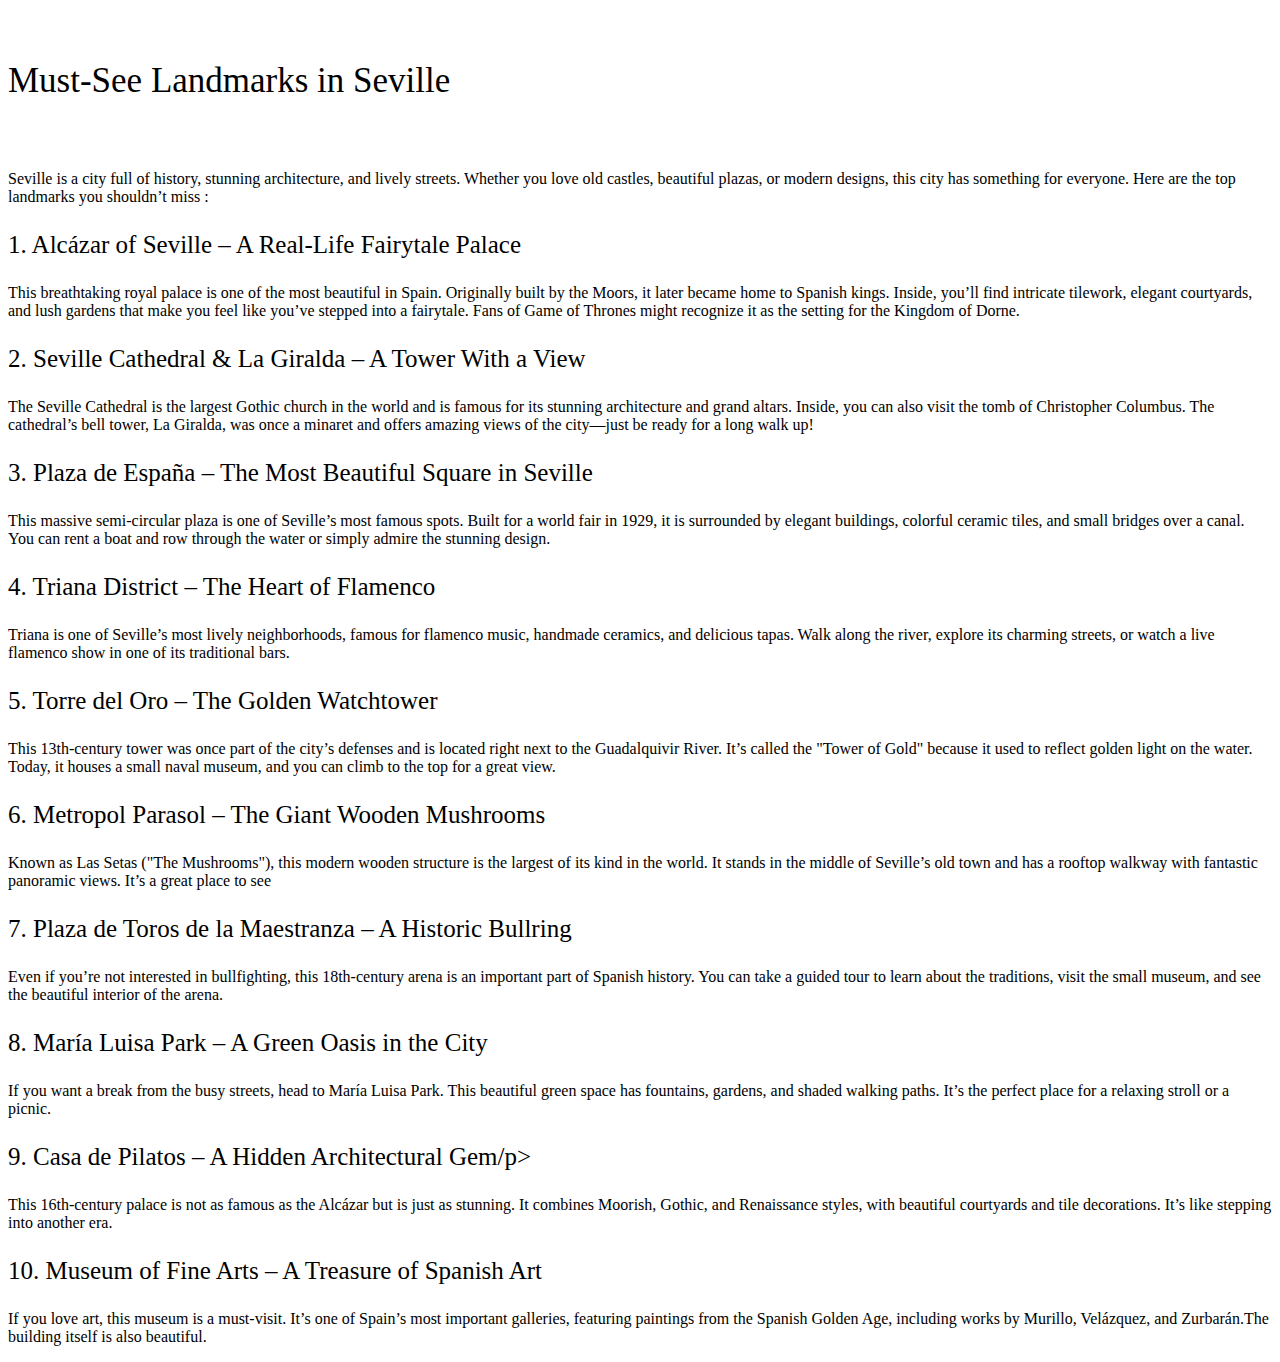
==== Attractions Section/Attractions Section.html @ eef17784 "." ====
<!DOCTYPE html>
<html lang="en">
<head>
    <meta charset="UTF-8">
    <meta name="viewport" content="width=device-width, initial-scale=1.0">
    <title>Document</title>
    <link rel="stylesheet" href="Attractions Section.css">
</head>
<body>
    <img src="" alt="">
    <p class="main-text">Must-See Landmarks in Seville </p>
    <img src="" alt="">
    <p>Seville is a city full of history, stunning architecture, and lively streets. Whether you love old castles, beautiful plazas,
         or modern designs, this city has something for everyone. Here are the top landmarks you shouldn’t miss :
    </p>
    
    <p class="heading">1. Alcázar of Seville – A Real-Life Fairytale Palace
    </p>
    <p>This breathtaking royal palace is one of the most beautiful in Spain. Originally built by the Moors, it later
         became home to Spanish kings. Inside, you’ll find intricate tilework, elegant courtyards, and lush gardens that make you feel like you’ve stepped into a fairytale. Fans of Game of Thrones might recognize it as the setting for the Kingdom of Dorne.
    </p>
    
    <p class="heading"> 2. Seville Cathedral & La Giralda – A Tower With a View
    </p>
    <p>The Seville Cathedral is the largest Gothic church in the world and is famous for its stunning architecture
         and grand altars. Inside, you can also visit the tomb of Christopher Columbus. The cathedral’s bell tower, La Giralda, was once a minaret and offers amazing views of the city—just be ready for a long walk up!</p>
    
         <p class="heading">3. Plaza de España – The Most Beautiful Square in Seville
    </p>
    <p>This massive semi-circular plaza is one of Seville’s most famous spots. Built for a world fair in 1929, it is
         surrounded by elegant buildings, colorful ceramic tiles, and small bridges over a canal. You can rent a boat and row through the water or simply admire the stunning design.</p>
    
         <p class="heading">4. Triana District – The Heart of Flamenco</p>
    <p>Triana is one of Seville’s most lively neighborhoods, famous for flamenco music, handmade ceramics, and delicious tapas.
         Walk along the river, explore its charming streets, or watch a live flamenco show in one of its traditional bars.
    </p>
    
    <p class="heading">5. Torre del Oro – The Golden Watchtower
    </p>
    <p>This 13th-century tower was once part of the city’s defenses and is located right next to the Guadalquivir River.
    It’s called the "Tower of Gold" because it used to reflect golden light on the water. Today, it houses a small naval museum, and you can climb to the top for a great view.</p>
    
    <p class="heading">
    6. Metropol Parasol – The Giant Wooden Mushrooms</p>
    <p>Known as Las Setas ("The Mushrooms"), this modern wooden structure is the largest of its kind in the world.
         It stands in the middle of Seville’s old town and has a rooftop walkway with fantastic panoramic views. It’s a great place to see </p>
    
    <p class="heading">7. Plaza de Toros de la Maestranza – A Historic Bullring
    </p>
    <p>Even if you’re not interested in bullfighting, this 18th-century arena is an important part of Spanish history.
         You can take a guided tour to learn about the traditions, visit the small museum, and see the beautiful interior of the arena.</p>
    
    <p class="heading"> 8. María Luisa Park – A Green Oasis in the City
    </p>
    <p>If you want a break from the busy streets, head to María Luisa Park. 
        This beautiful green space has fountains, gardens, and shaded walking paths. 
        It’s the perfect place for a relaxing stroll or a picnic.
    </p>
    
    <p class="heading">9. Casa de Pilatos – A Hidden Architectural Gem/p>
    <p>This 16th-century palace is not as famous as the Alcázar but is just as stunning.
         It combines Moorish, Gothic, and Renaissance styles, with beautiful courtyards and tile decorations. It’s like stepping into another era.
    </p>
    
    <p class="heading">10. Museum of Fine Arts – A Treasure of Spanish Art</p>
    <p>If you love art, this museum is a must-visit. It’s one of Spain’s most important galleries, 
        featuring paintings from the Spanish Golden Age, including works by Murillo, Velázquez, and Zurbarán.The building itself is also beautiful.</p>
</body>
</html>
---- Attractions Section/Attractions Section.css ----
.heading{
font-size:25px ;
}
.main-text{
    font-size: 35px;
}
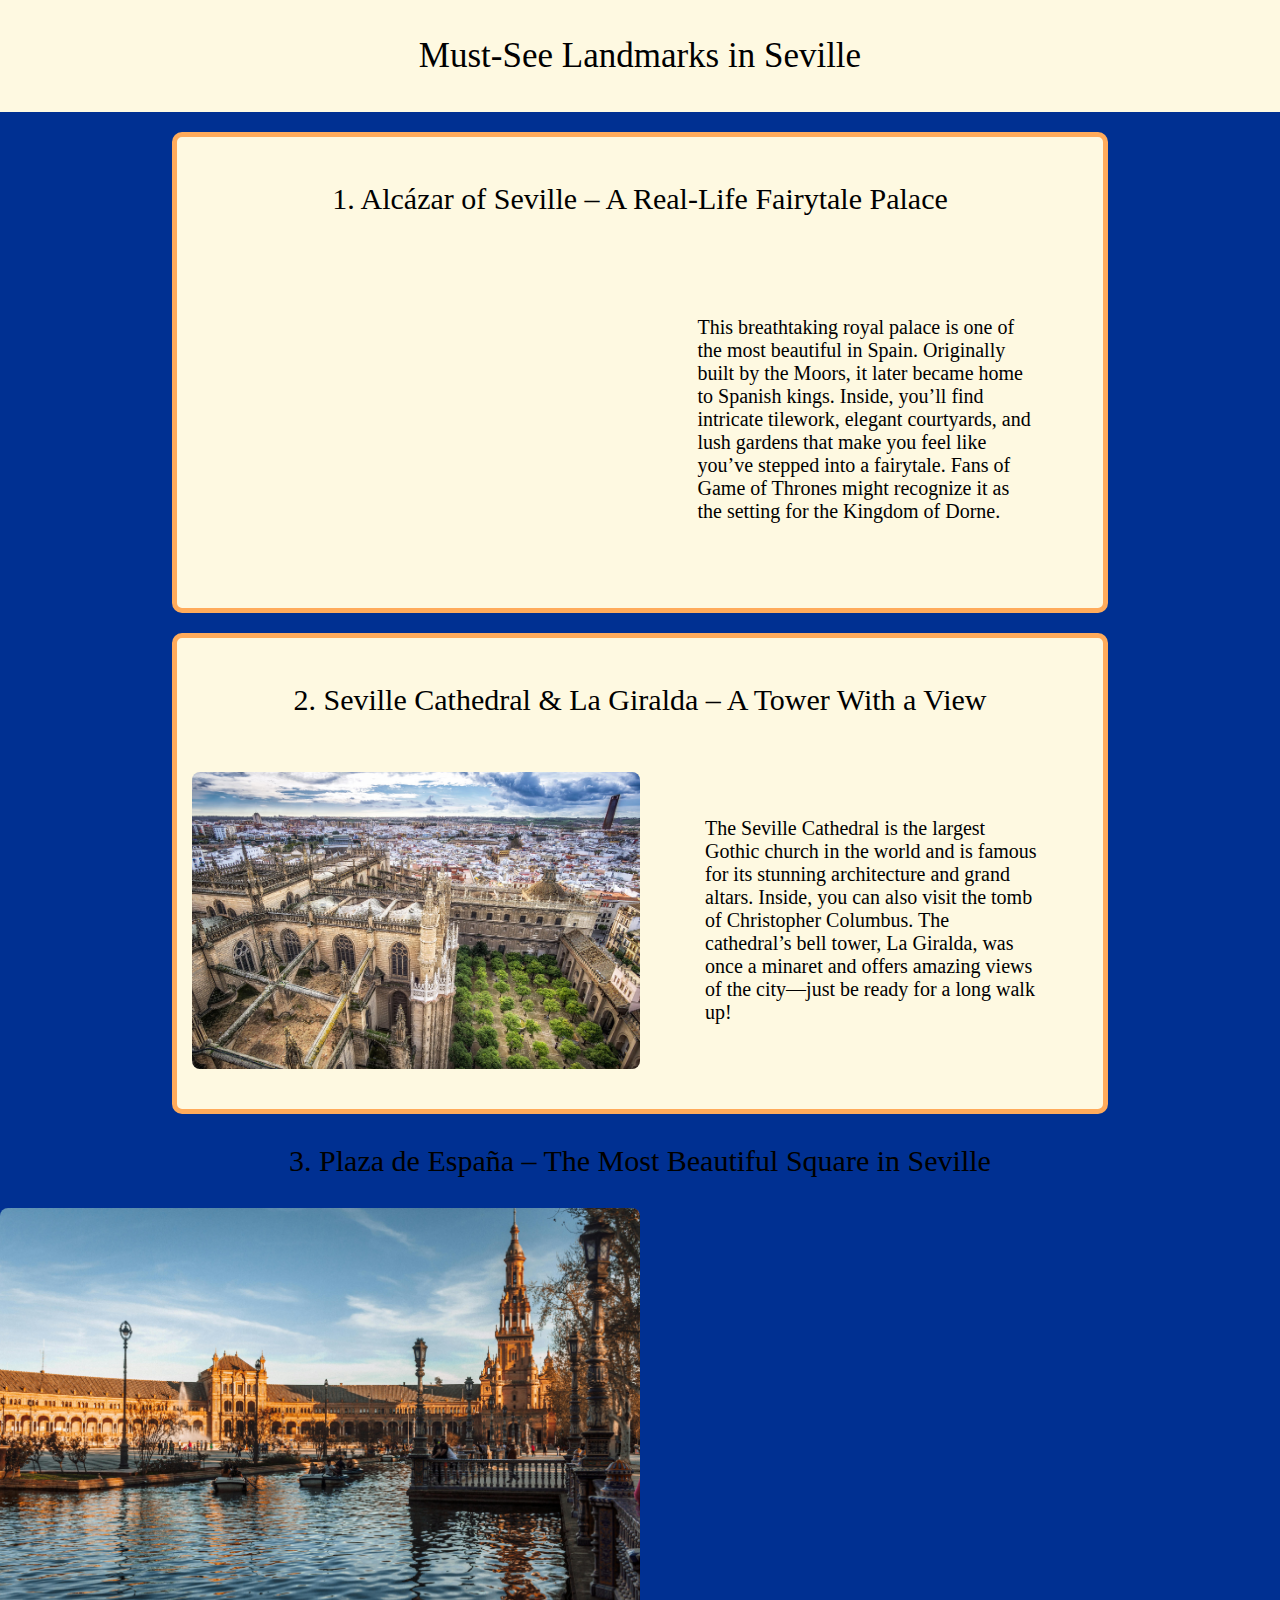
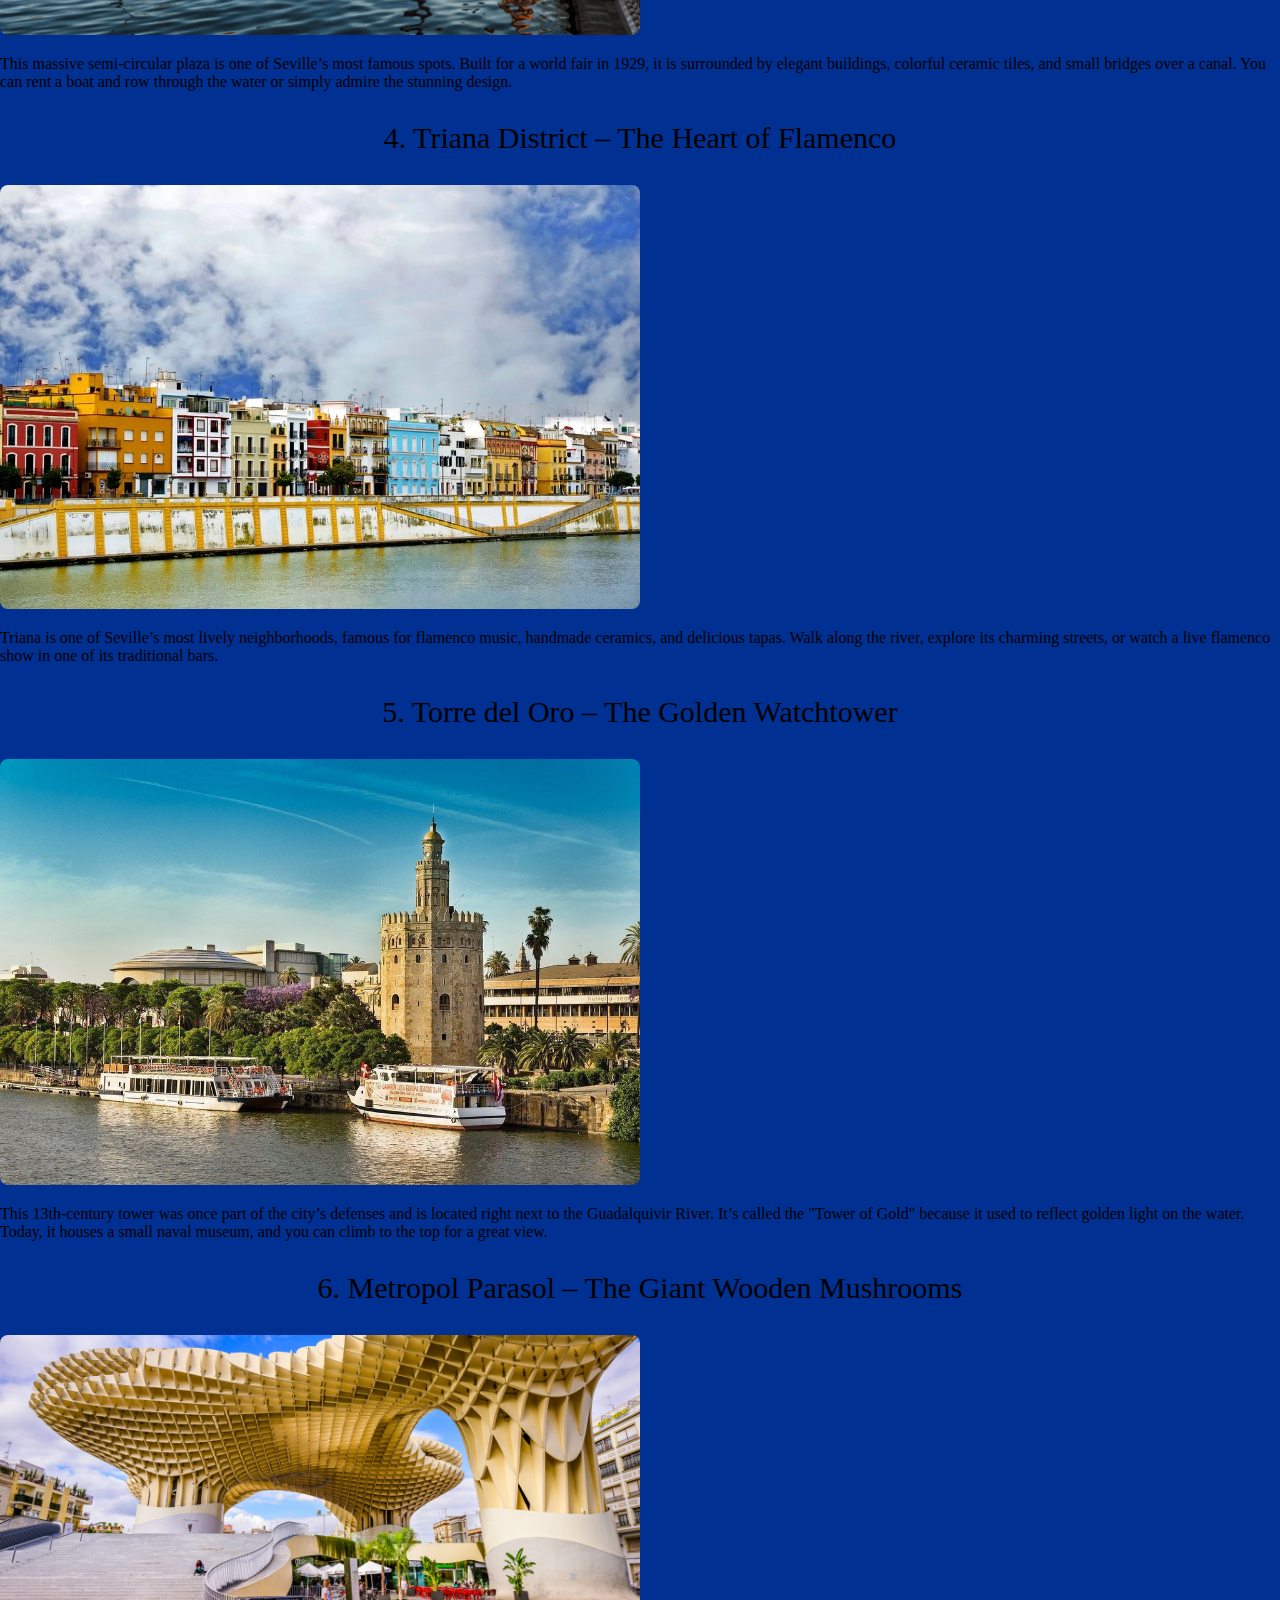
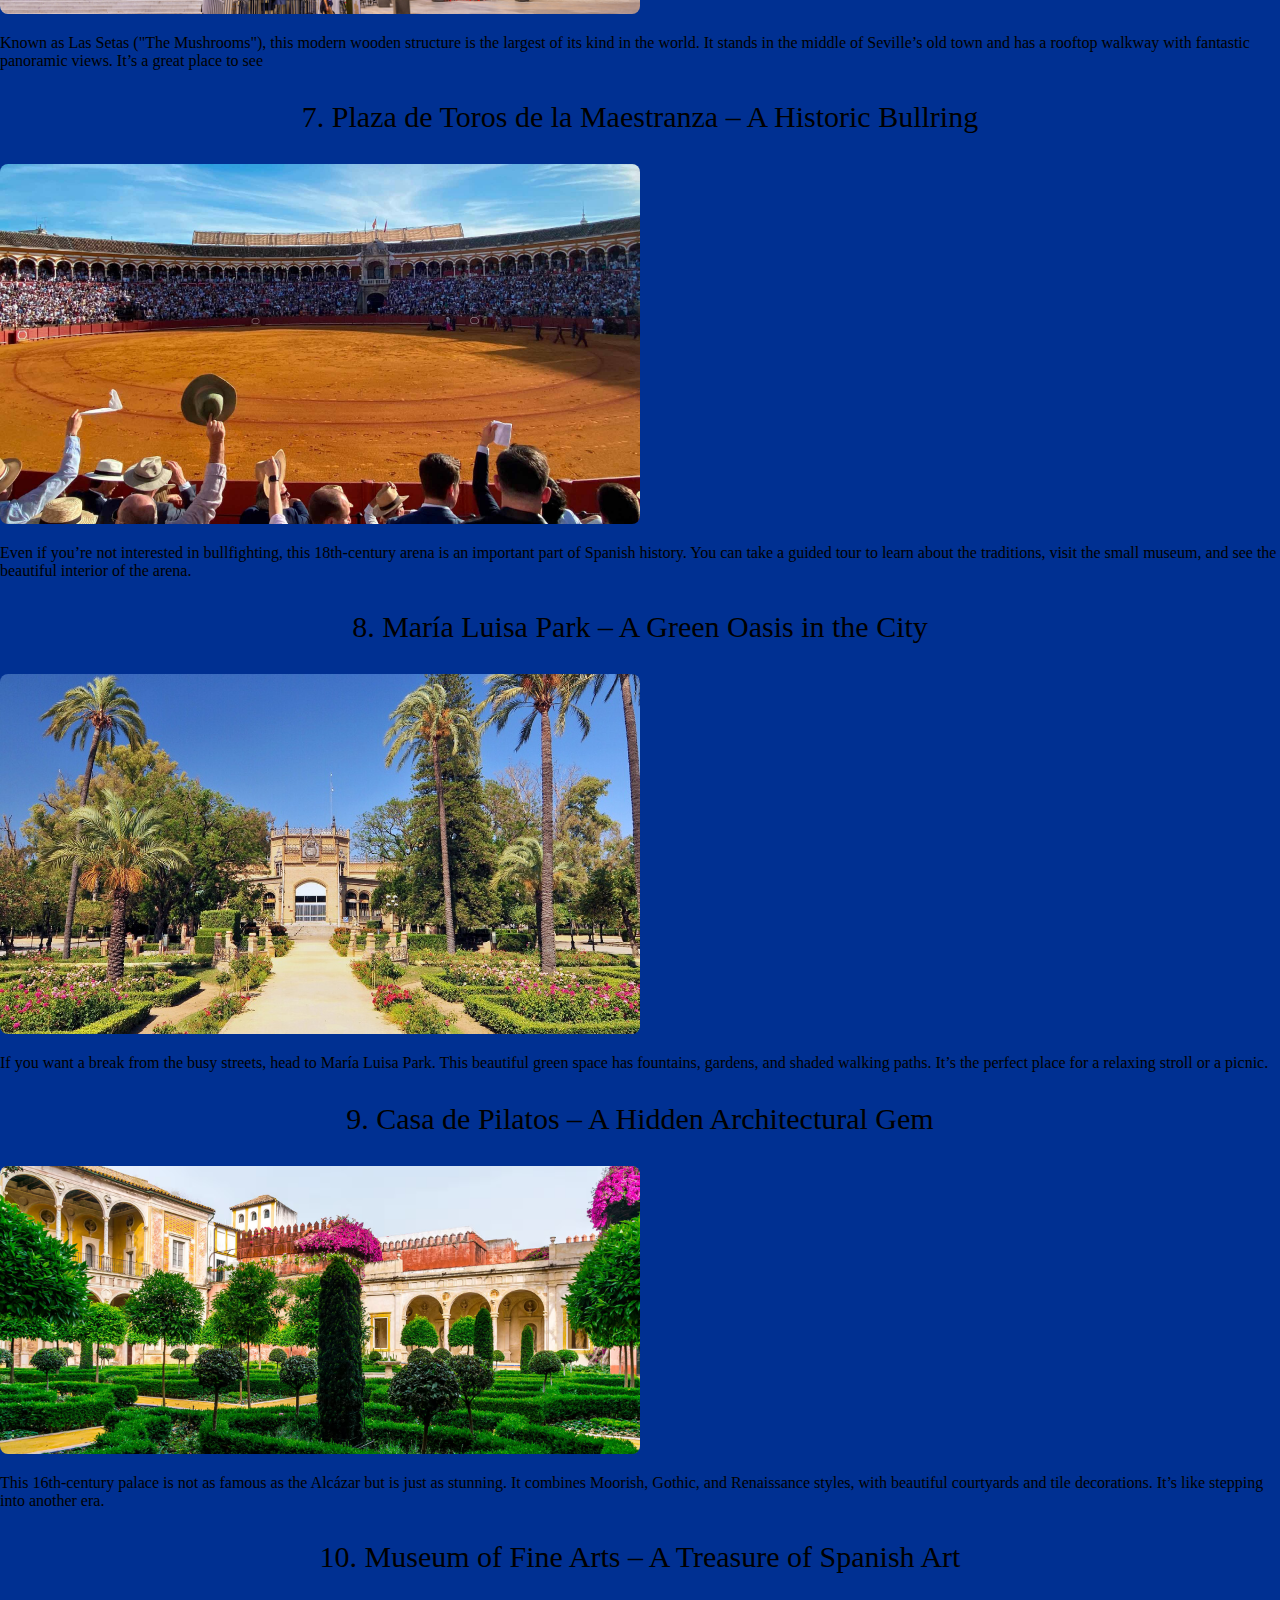
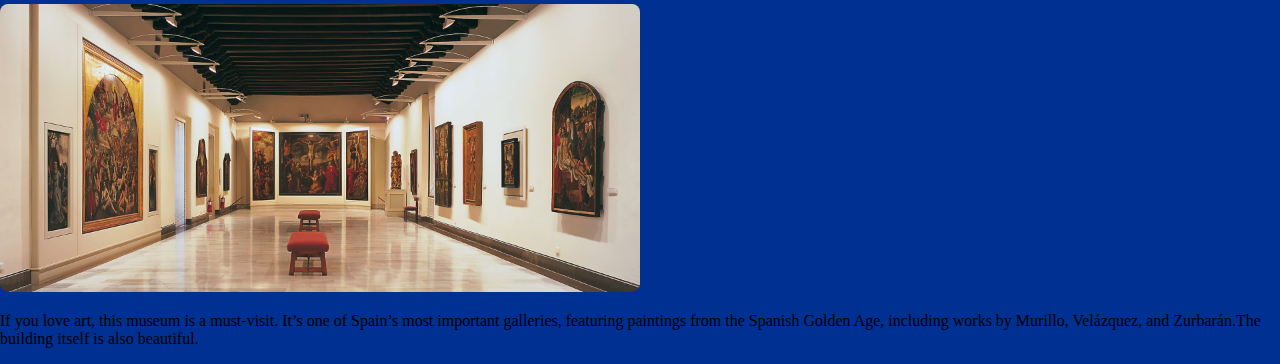
==== commit f35e9314: "." ====
--- a/Attractions Section/Attractions Section.html
+++ b/Attractions Section/Attractions Section.html
@@ -6,64 +6,101 @@
     <title>Document</title>
     <link rel="stylesheet" href="Attractions Section.css">
 </head>
-<body>
-    <img src="" alt="">
-    <p class="main-text">Must-See Landmarks in Seville </p>
-    <img src="" alt="">
-    <p>Seville is a city full of history, stunning architecture, and lively streets. Whether you love old castles, beautiful plazas,
-         or modern designs, this city has something for everyone. Here are the top landmarks you shouldn’t miss :
-    </p>
+<body class="body">
     
-    <p class="heading">1. Alcázar of Seville – A Real-Life Fairytale Palace
-    </p>
-    <p>This breathtaking royal palace is one of the most beautiful in Spain. Originally built by the Moors, it later
-         became home to Spanish kings. Inside, you’ll find intricate tilework, elegant courtyards, and lush gardens that make you feel like you’ve stepped into a fairytale. Fans of Game of Thrones might recognize it as the setting for the Kingdom of Dorne.
-    </p>
-    
-    <p class="heading"> 2. Seville Cathedral & La Giralda – A Tower With a View
-    </p>
-    <p>The Seville Cathedral is the largest Gothic church in the world and is famous for its stunning architecture
+    <div class="orange">
+     <p class="main-text">Must-See Landmarks in Seville </p> 
+     </div> 
+     <div class="box">    
+     <p class="heading">1. Alcázar of Seville – A Real-Life Fairytale Palace</p> 
+     <div class="box-content">
+     <img class="images first-image"  src="images/Alcázar of Seville.jpg" alt="">
+     <div class="div-tetx">
+    <p class="desc">This breathtaking royal palace is one of the most beautiful in Spain. Originally built by the Moors, it later
+     became home to Spanish kings. 
+     Inside, you’ll find intricate tilework, elegant courtyards, and lush gardens that make you feel like you’ve stepped into a fairytale. Fans of Game of Thrones might recognize it as the setting for the Kingdom of Dorne.</p>   
+               </div>
+          </div>
+     </div>
+
+   
+    <div class="box">
+    <p class="heading"> 2. Seville Cathedral & La Giralda – A Tower With a View</p>
+    <div class="box-content">
+    <img class="images" src="images/Seville Cathedral & La Giralda.jpg" alt="">
+    <div class="div-tetx">
+    <p class="desc">The Seville Cathedral is the largest Gothic church in the world and is famous for its stunning architecture
          and grand altars. Inside, you can also visit the tomb of Christopher Columbus. The cathedral’s bell tower, La Giralda, was once a minaret and offers amazing views of the city—just be ready for a long walk up!</p>
-    
-         <p class="heading">3. Plaza de España – The Most Beautiful Square in Seville
-    </p>
+     </div>
+       </div>
+         </div>
+
+
+     <div>  
+    <p class="heading">3. Plaza de España – The Most Beautiful Square in Seville</p>
+         <img class="images" src="images/Plaza de España.jpg" alt="">
     <p>This massive semi-circular plaza is one of Seville’s most famous spots. Built for a world fair in 1929, it is
          surrounded by elegant buildings, colorful ceramic tiles, and small bridges over a canal. You can rent a boat and row through the water or simply admire the stunning design.</p>
-    
-         <p class="heading">4. Triana District – The Heart of Flamenco</p>
+     </div>  
+
+     <div>
+     <p class="heading">4. Triana District – The Heart of Flamenco</p>
+     <img class="images" src="images/triana-district (1).webp" alt="">
     <p>Triana is one of Seville’s most lively neighborhoods, famous for flamenco music, handmade ceramics, and delicious tapas.
          Walk along the river, explore its charming streets, or watch a live flamenco show in one of its traditional bars.
     </p>
-    
-    <p class="heading">5. Torre del Oro – The Golden Watchtower
-    </p>
+     </div>
+
+     <div>
+    <p class="heading">5. Torre del Oro – The Golden Watchtower</p>
+    <img class="images" src="images/torreoro_2 (1).jpg" alt="">
     <p>This 13th-century tower was once part of the city’s defenses and is located right next to the Guadalquivir River.
     It’s called the "Tower of Gold" because it used to reflect golden light on the water. Today, it houses a small naval museum, and you can climb to the top for a great view.</p>
-    
+     </div>
+     
+     <div>
     <p class="heading">
     6. Metropol Parasol – The Giant Wooden Mushrooms</p>
+    <img class="images" src="images/ok-metropol-parasol (1).jpg" alt="">
     <p>Known as Las Setas ("The Mushrooms"), this modern wooden structure is the largest of its kind in the world.
          It stands in the middle of Seville’s old town and has a rooftop walkway with fantastic panoramic views. It’s a great place to see </p>
-    
-    <p class="heading">7. Plaza de Toros de la Maestranza – A Historic Bullring
-    </p>
+    <div>
+
+
+    <div>
+    <p class="heading">7. Plaza de Toros de la Maestranza – A Historic Bullring</p>
+    <img class="images" src="images/tarde-de-toros-en-la-maestranza (1).jpg" alt="">
     <p>Even if you’re not interested in bullfighting, this 18th-century arena is an important part of Spanish history.
          You can take a guided tour to learn about the traditions, visit the small museum, and see the beautiful interior of the arena.</p>
-    
-    <p class="heading"> 8. María Luisa Park – A Green Oasis in the City
-    </p>
+     </div>
+
+
+     <div>
+    <p class="heading"> 8. María Luisa Park – A Green Oasis in the City</p>
+    <img class="images" src="images/María Luisa Park.jpg" alt="">
     <p>If you want a break from the busy streets, head to María Luisa Park. 
         This beautiful green space has fountains, gardens, and shaded walking paths. 
         It’s the perfect place for a relaxing stroll or a picnic.
     </p>
-    
-    <p class="heading">9. Casa de Pilatos – A Hidden Architectural Gem/p>
+     </div>
+
+
+     <div>
+    <p class="heading" >9. Casa de Pilatos – A Hidden Architectural Gem </p>
+    <img class="images" src="images/casa_pilatos_sevilla_c_cynthia_liang_s_661143280 (1).png" alt="">
     <p>This 16th-century palace is not as famous as the Alcázar but is just as stunning.
          It combines Moorish, Gothic, and Renaissance styles, with beautiful courtyards and tile decorations. It’s like stepping into another era.
     </p>
+    </div>
     
+
+    <div>
     <p class="heading">10. Museum of Fine Arts – A Treasure of Spanish Art</p>
+    <img class="images" src="images/Museum of Fine Arts.png" alt="">
     <p>If you love art, this museum is a must-visit. It’s one of Spain’s most important galleries, 
         featuring paintings from the Spanish Golden Age, including works by Murillo, Velázquez, and Zurbarán.The building itself is also beautiful.</p>
+     </div>
 </body>
-</html>+</html>
+
+
--- a/Attractions Section/Attractions Section.css
+++ b/Attractions Section/Attractions Section.css
@@ -1,6 +1,64 @@
 .heading{
-font-size:25px ;
+font-size:30px ;
+text-align: center;
 }
 .main-text{
     font-size: 35px;
+    text-align: center;
+  
+}
+   .box {
+   margin: 20px auto;
+    display: flex;
+    flex-direction: column; 
+    border: 5px solid rgb(255, 171, 91); 
+    padding: 15px; 
+    border-radius: 10px; 
+    max-width: 70%; 
+    background-color: rgb(254, 249, 225) ; 
+}
+
+.box h2 {
+    text-align: center; 
+    width: 100%; 
+    margin-bottom: 10px;
+    color: white;
+}
+
+
+.box-content {
+    display: flex; 
+    align-items: center; 
+}
+
+
+.images {
+    width: 50%; 
+
+    border-radius: 8px; 
+    margin-right: 15px; 
+}
+
+.box-text {
+    flex: 1; 
+    color: white;
+}
+
+.body{
+background: rgb(0, 48, 146);
+margin: 0;
+}
+.desc{
+  font-size: 20px;  
+  padding: 50px;
+
+}
+.orange{
+    background: rgb(254, 249, 225); 
+    border: solid;
+    border-width: 0.1px;
+    border: 0.1px solid rgb(254, 249, 225); 
+}
+.div-tetx{
+  width: 50%;  
 }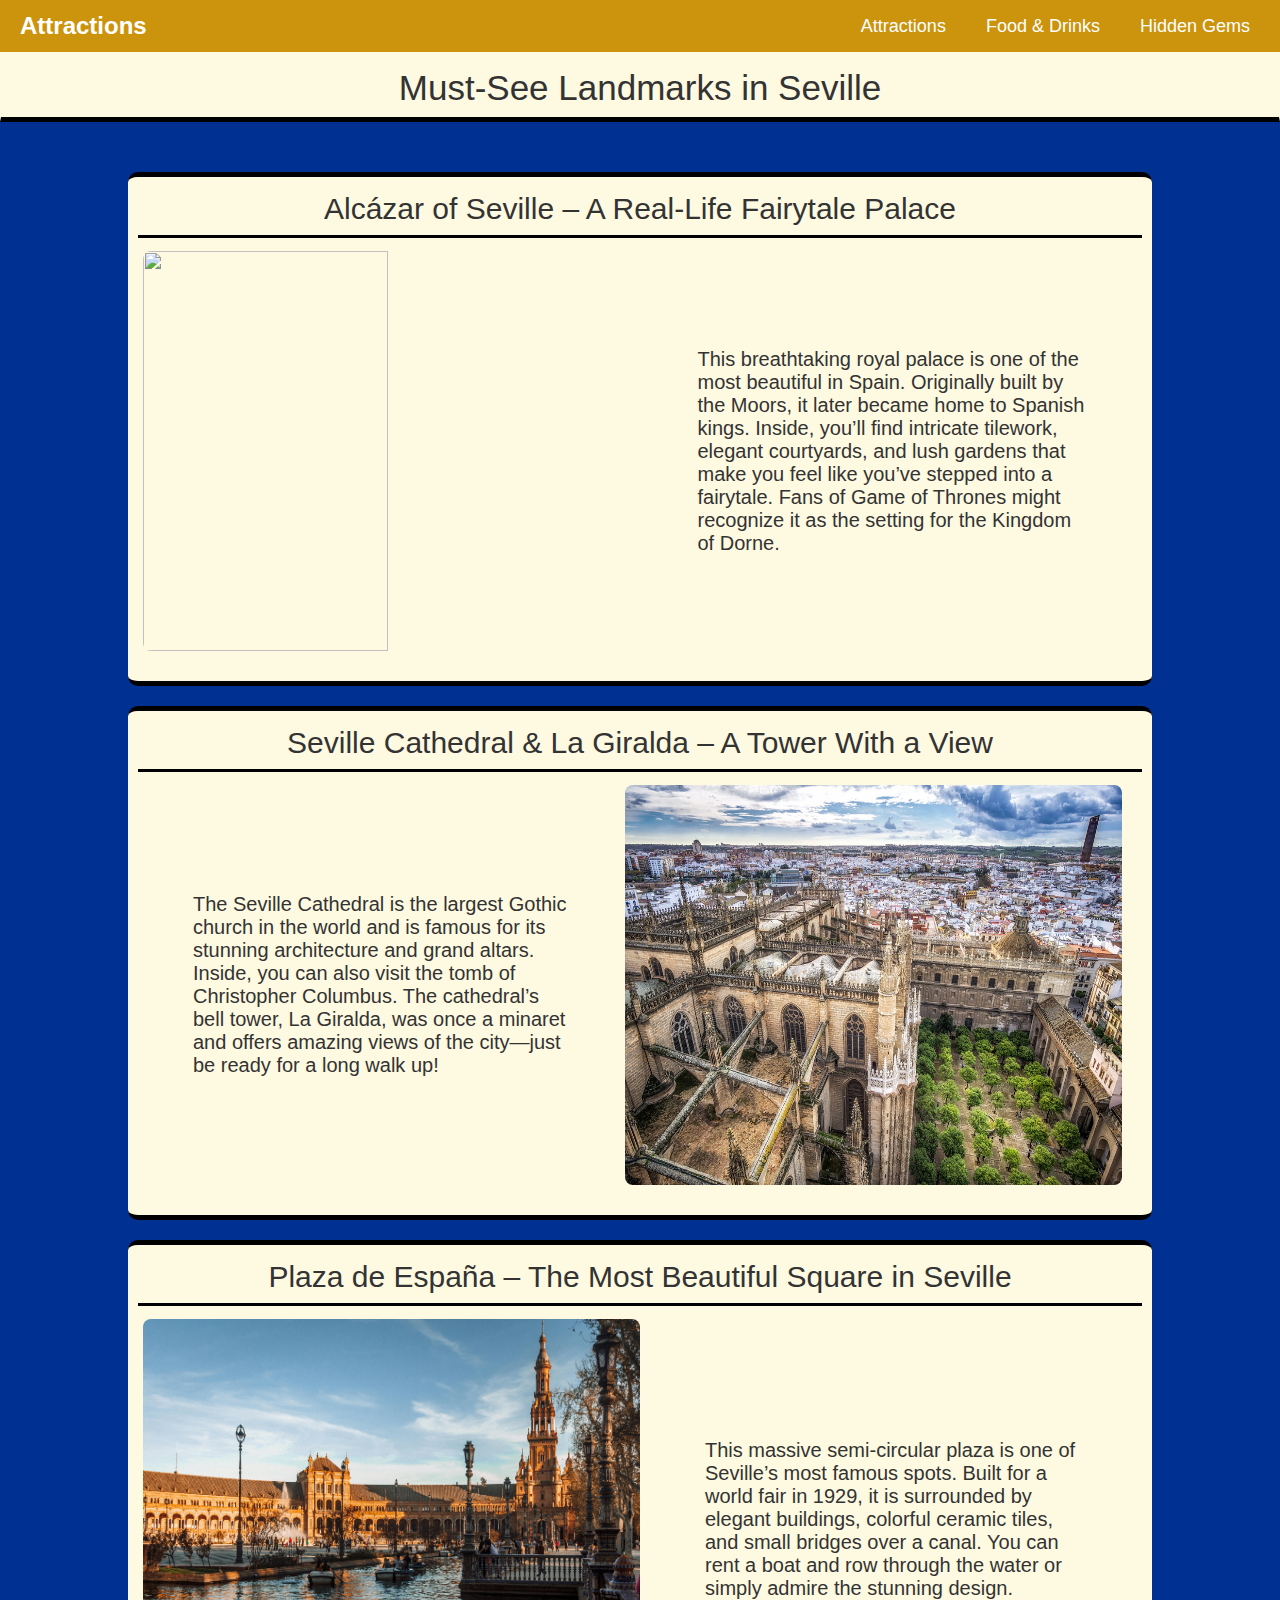
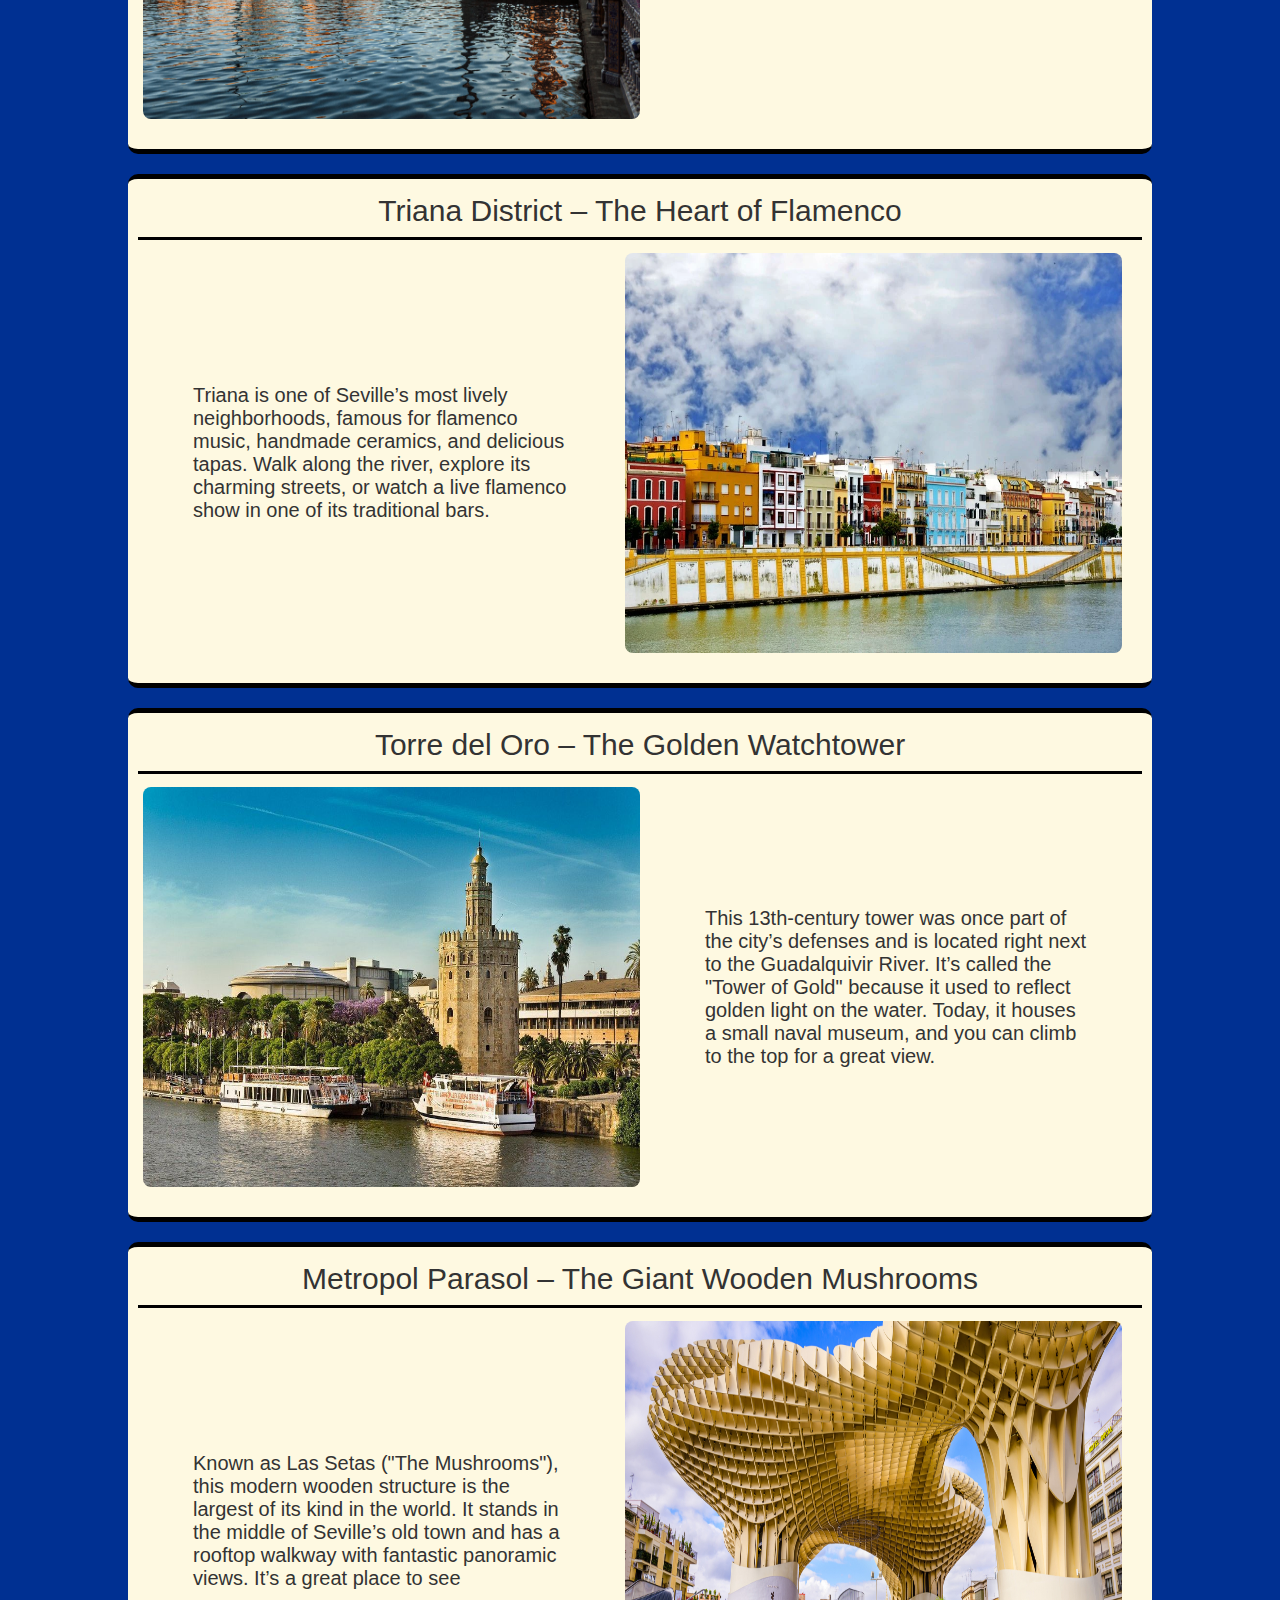
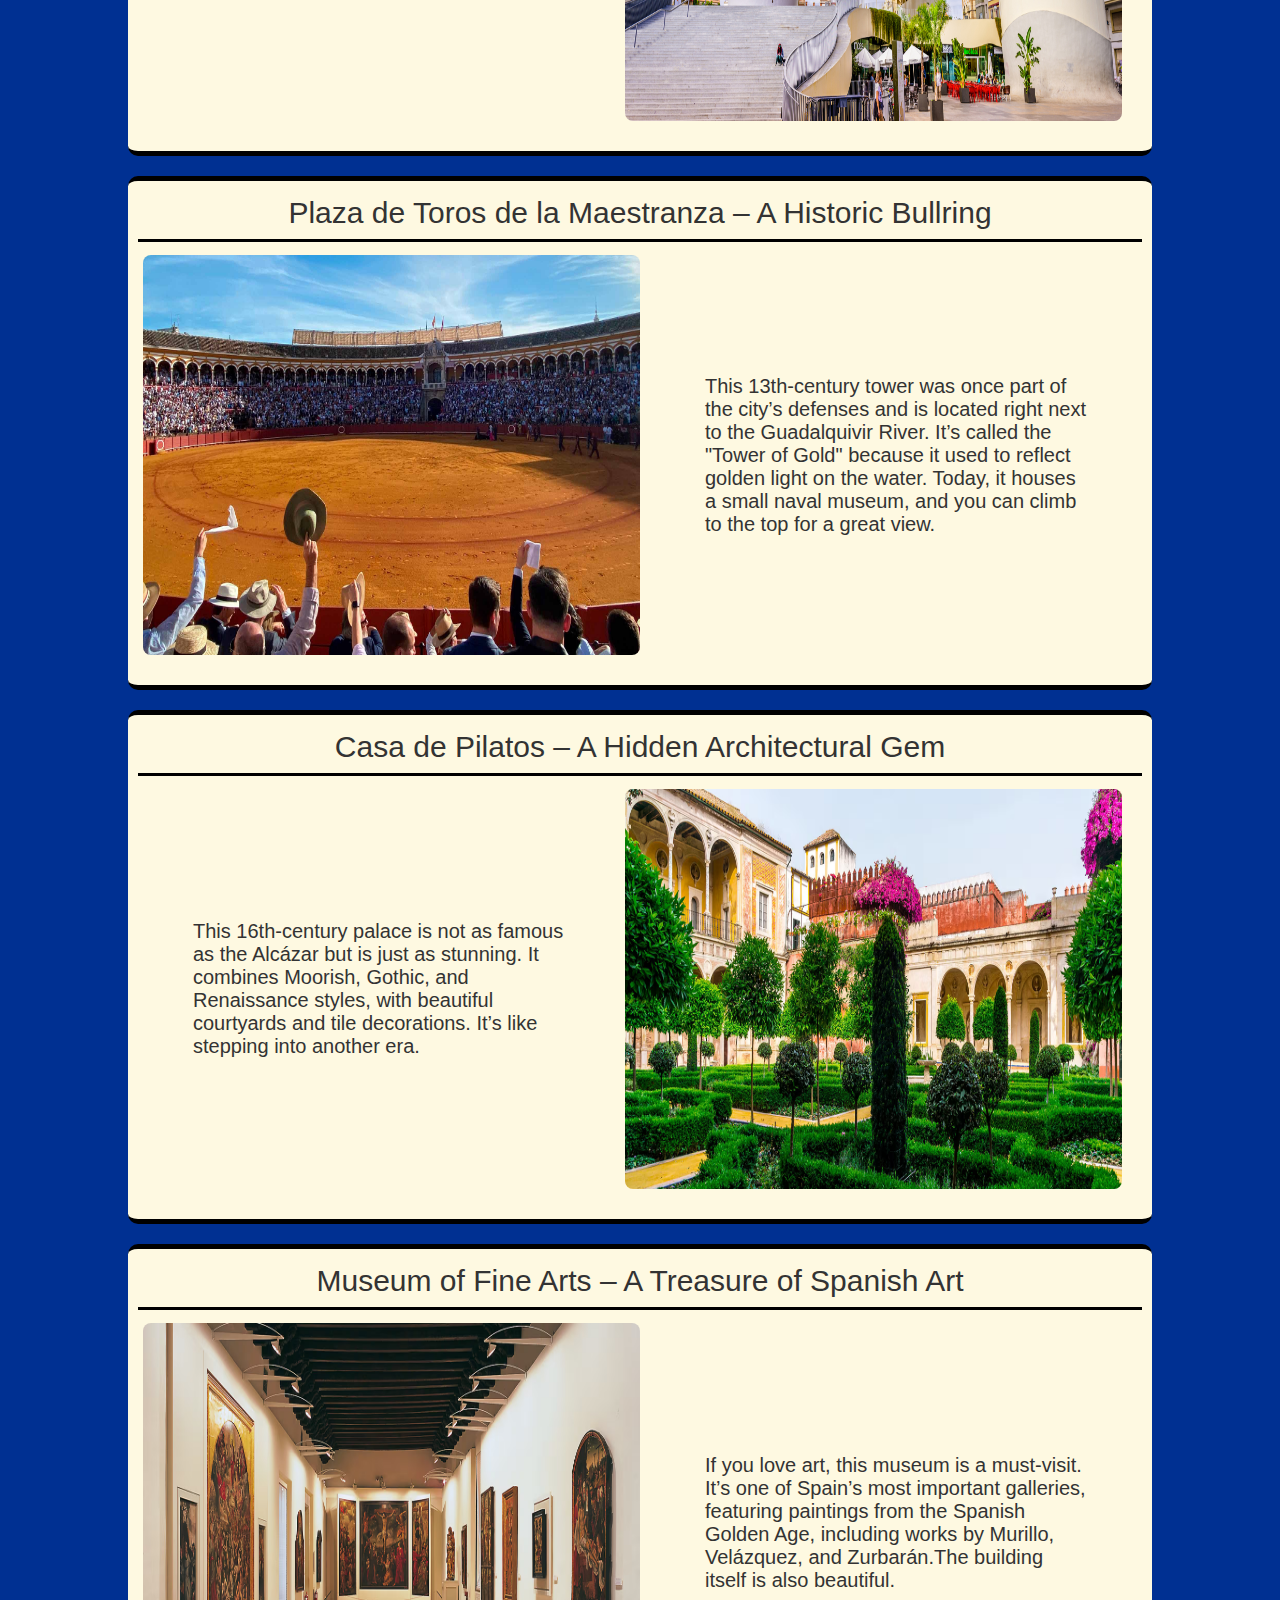
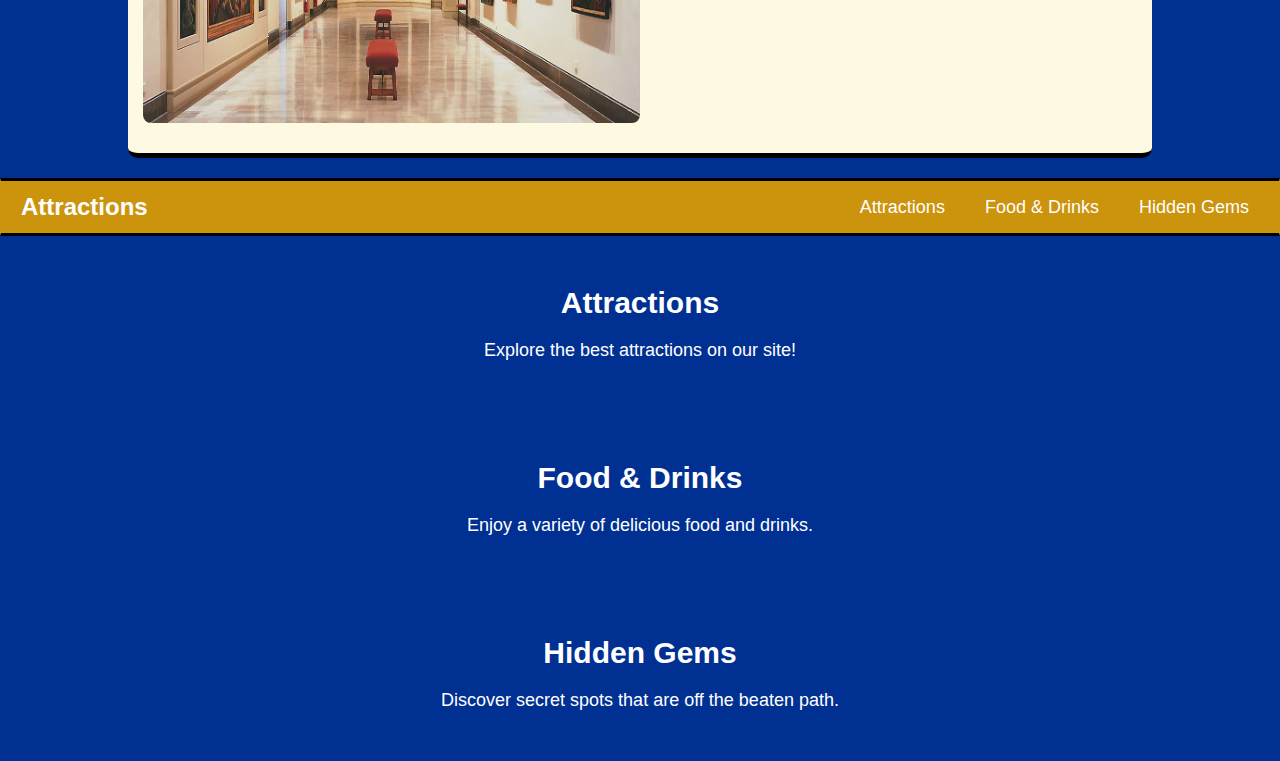
==== commit 4df1710e: "." ====
--- a/Attractions Section/Attractions Section.html
+++ b/Attractions Section/Attractions Section.html
@@ -8,12 +8,31 @@
 </head>
 <body class="body">
     
-    <div class="orange">
+    
+    
+     <header>
+          <nav>
+              <div class="logo">
+                  <h1>Attractions</h1>
+              </div>
+              <ul class="menu">
+                  <li><a href="#attractions">Attractions</a></li>
+                  <li><a href="#food-drinks">Food & Drinks</a></li>
+                  <li><a href="#hidden-gems">Hidden Gems</a></li>
+              </ul>
+          </nav>
+      </header>
+      
+          
+
+     <div class="orange">
      <p class="main-text">Must-See Landmarks in Seville </p> 
      </div> 
+
+
      <div class="box">    
-     <p class="heading">1. Alcázar of Seville – A Real-Life Fairytale Palace</p> 
-     <div class="box-content">
+     <p class="heading">Alcázar of Seville – A Real-Life Fairytale Palace</p> 
+     <div class="box-content ">
      <img class="images first-image"  src="images/Alcázar of Seville.jpg" alt="">
      <div class="div-tetx">
     <p class="desc">This breathtaking royal palace is one of the most beautiful in Spain. Originally built by the Moors, it later
@@ -25,8 +44,8 @@
 
    
     <div class="box">
-    <p class="heading"> 2. Seville Cathedral & La Giralda – A Tower With a View</p>
-    <div class="box-content">
+    <p class="heading"> Seville Cathedral & La Giralda – A Tower With a View</p>
+    <div class="box-content box-content-r">
     <img class="images" src="images/Seville Cathedral & La Giralda.jpg" alt="">
     <div class="div-tetx">
     <p class="desc">The Seville Cathedral is the largest Gothic church in the world and is famous for its stunning architecture
@@ -34,72 +53,122 @@
      </div>
        </div>
          </div>
+    
+    
+         <div class="box">
+    <p class="heading"> Plaza de España – The Most Beautiful Square in Seville
+    <div class="box-content ">
+    <img class="images" src="images/Plaza de España.jpg" alt="">
+    <div class="div-tetx">
+    <p class="desc">This massive semi-circular plaza is one of Seville’s most famous spots. Built for a world fair in 1929, it is
+     surrounded by elegant buildings, colorful ceramic tiles, and small bridges over a canal. You can rent a boat and row through the water or simply admire the stunning design.</p>
+     </div>
+       </div>
+         </div>
+    
+    
+         <div class="box">
+    <p class="heading"> Triana District – The Heart of Flamenco</p>
+    <div class="box-content box-content-r">
+    <img class="images" src="images/triana-district (1).webp" alt="">
+    <div class="div-tetx">
+    <p class="desc">Triana is one of Seville’s most lively neighborhoods, famous for flamenco music, handmade ceramics, and delicious tapas.
+     Walk along the river, explore its charming streets, or watch a live flamenco show in one of its traditional bars.</p>
+     </div>
+       </div>
+         </div>
+    
+    
+         <div class="box">
+    <p class="heading"> Torre del Oro – The Golden Watchtower</p>
+    <div class="box-content ">
+    <img class="images" src="images/torreoro_2 (1).jpg" alt="">
+    <div class="div-tetx">
+    <p class="desc">This 13th-century tower was once part of the city’s defenses and is located right next to the Guadalquivir River.
+     It’s called the "Tower of Gold" because it used to reflect golden light on the water. Today, it houses a small naval museum, and you can climb to the top for a great view.</p>
+     </div>
+       </div>
+         </div>
+        
+        
+        
+         <div class="box">
+    <p class="heading"> Metropol Parasol – The Giant Wooden Mushrooms</p>
+    <div class="box-content box-content-r">
+    <img class="images" src="images/ok-metropol-parasol (1).jpg" alt="">
+    <div class="div-tetx">
+    <p class="desc">Known as Las Setas ("The Mushrooms"), this modern wooden structure is the largest of its kind in the world.
+     It stands in the middle of Seville’s old town and has a rooftop walkway with fantastic panoramic views. It’s a great place to see</p>
+     </div>
+       </div>
+         </div>
+         
+         
+         
+         <div class="box">
+    <p class="heading"> Plaza de Toros de la Maestranza – A Historic Bullring</p>
+    <div class="box-content ">
+    <img class="images" src="images/tarde-de-toros-en-la-maestranza (1).jpg" alt="">
+    <div class="div-tetx">
+    <p class="desc">This 13th-century tower was once part of the city’s defenses and is located right next to the Guadalquivir River.
+     It’s called the "Tower of Gold" because it used to reflect golden light on the water. Today, it houses a small naval museum, and you can climb to the top for a great view.</p>
+     </div>
+       </div>
+         </div>
+         
+         
+         
+         
+         <div class="box">
+    <p class="heading"> Casa de Pilatos – A Hidden Architectural Gem</p>
+    <div class="box-content box-content-r">
+    <img class="images" src="images/casa_pilatos_sevilla_c_cynthia_liang_s_661143280 (1).png" alt="">
+    <div class="div-tetx">
+    <p class="desc">This 16th-century palace is not as famous as the Alcázar but is just as stunning.
+     It combines Moorish, Gothic, and Renaissance styles, with beautiful courtyards and tile decorations. It’s like stepping into another era.</p>
+     </div>
+       </div>
+         </div>
+        
+        
+        
+         <div class="box">
+    <p class="heading"> Museum of Fine Arts – A Treasure of Spanish Art</p>
+    <div class="box-content ">
+    <img class="images" src="images/Museum of Fine Arts.png" alt="">
+    <div class="div-tetx">
+    <p class="desc">If you love art, this museum is a must-visit. It’s one of Spain’s most important galleries, 
+     featuring paintings from the Spanish Golden Age, including works by Murillo, Velázquez, and Zurbarán.The building itself is also beautiful.</p>
+     </div>
+       </div>
+         </div>
+         
 
-
-     <div>  
-    <p class="heading">3. Plaza de España – The Most Beautiful Square in Seville</p>
-         <img class="images" src="images/Plaza de España.jpg" alt="">
-    <p>This massive semi-circular plaza is one of Seville’s most famous spots. Built for a world fair in 1929, it is
-         surrounded by elegant buildings, colorful ceramic tiles, and small bridges over a canal. You can rent a boat and row through the water or simply admire the stunning design.</p>
-     </div>  
-
-     <div>
-     <p class="heading">4. Triana District – The Heart of Flamenco</p>
-     <img class="images" src="images/triana-district (1).webp" alt="">
-    <p>Triana is one of Seville’s most lively neighborhoods, famous for flamenco music, handmade ceramics, and delicious tapas.
-         Walk along the river, explore its charming streets, or watch a live flamenco show in one of its traditional bars.
-    </p>
-     </div>
-
-     <div>
-    <p class="heading">5. Torre del Oro – The Golden Watchtower</p>
-    <img class="images" src="images/torreoro_2 (1).jpg" alt="">
-    <p>This 13th-century tower was once part of the city’s defenses and is located right next to the Guadalquivir River.
-    It’s called the "Tower of Gold" because it used to reflect golden light on the water. Today, it houses a small naval museum, and you can climb to the top for a great view.</p>
-     </div>
-     
-     <div>
-    <p class="heading">
-    6. Metropol Parasol – The Giant Wooden Mushrooms</p>
-    <img class="images" src="images/ok-metropol-parasol (1).jpg" alt="">
-    <p>Known as Las Setas ("The Mushrooms"), this modern wooden structure is the largest of its kind in the world.
-         It stands in the middle of Seville’s old town and has a rooftop walkway with fantastic panoramic views. It’s a great place to see </p>
-    <div>
-
-
-    <div>
-    <p class="heading">7. Plaza de Toros de la Maestranza – A Historic Bullring</p>
-    <img class="images" src="images/tarde-de-toros-en-la-maestranza (1).jpg" alt="">
-    <p>Even if you’re not interested in bullfighting, this 18th-century arena is an important part of Spanish history.
-         You can take a guided tour to learn about the traditions, visit the small museum, and see the beautiful interior of the arena.</p>
-     </div>
-
-
-     <div>
-    <p class="heading"> 8. María Luisa Park – A Green Oasis in the City</p>
-    <img class="images" src="images/María Luisa Park.jpg" alt="">
-    <p>If you want a break from the busy streets, head to María Luisa Park. 
-        This beautiful green space has fountains, gardens, and shaded walking paths. 
-        It’s the perfect place for a relaxing stroll or a picnic.
-    </p>
-     </div>
-
-
-     <div>
-    <p class="heading" >9. Casa de Pilatos – A Hidden Architectural Gem </p>
-    <img class="images" src="images/casa_pilatos_sevilla_c_cynthia_liang_s_661143280 (1).png" alt="">
-    <p>This 16th-century palace is not as famous as the Alcázar but is just as stunning.
-         It combines Moorish, Gothic, and Renaissance styles, with beautiful courtyards and tile decorations. It’s like stepping into another era.
-    </p>
-    </div>
-    
-
-    <div>
-    <p class="heading">10. Museum of Fine Arts – A Treasure of Spanish Art</p>
-    <img class="images" src="images/Museum of Fine Arts.png" alt="">
-    <p>If you love art, this museum is a must-visit. It’s one of Spain’s most important galleries, 
-        featuring paintings from the Spanish Golden Age, including works by Murillo, Velázquez, and Zurbarán.The building itself is also beautiful.</p>
-     </div>
+          <header class="hed">
+        <nav>
+            <div class="logo">
+                <h1>Attractions</h1>
+            </div>
+            <ul class="menu">
+                <li><a href="#attractions">Attractions </a></li>
+                <li><a href="#food-drinks">Food & Drinks</a></li>
+                <li><a href="#hidden-gems">Hidden Gems</a></li>
+            </ul>
+        </nav>
+    </header>
+    <section id="attractions">
+        <h2>Attractions </h2>
+        <p>Explore the best attractions on our site!</p>
+    </section>
+    <section id="food-drinks">
+        <h2>Food & Drinks</h2>
+        <p>Enjoy a variety of delicious food and drinks.</p>
+    </section>
+    <section id="hidden-gems">
+        <h2>Hidden Gems</h2>
+        <p>Discover secret spots that are off the beaten path.</p>
+    </section>
+         
 </body>
 </html>
 
--- a/Attractions Section/Attractions Section.css
+++ b/Attractions Section/Attractions Section.css
@@ -1,21 +1,38 @@
 .heading{
 font-size:30px ;
 text-align: center;
+position: relative;
+display: inline-block;
+margin-bottom: 25px;
+
+}
+
+.heading::after{
+    content: '';
+    position: absolute;
+    left: -5px; 
+    right: -5px; 
+    bottom: -12px;
+    height: 3px; 
+    background-color: black; 
 }
 .main-text{
     font-size: 35px;
     text-align: center;
+    margin-top: 15px;
   
 }
    .box {
    margin: 20px auto;
     display: flex;
     flex-direction: column; 
-    border: 5px solid rgb(255, 171, 91); 
+    border-top: 5px solid rgb(0, 0, 0); 
+    border-bottom: 5px solid rgb(0, 0, 0); 
     padding: 15px; 
     border-radius: 10px; 
-    max-width: 70%; 
+    max-width: 80%; 
     background-color: rgb(254, 249, 225) ; 
+    padding-bottom: 30px;
 }
 
 .box h2 {
@@ -30,11 +47,14 @@
     display: flex; 
     align-items: center; 
 }
+.box-content-r{
+    flex-direction: row-reverse;
+}
 
 
 .images {
     width: 50%; 
-
+    height: 400px;
     border-radius: 8px; 
     margin-right: 15px; 
 }
@@ -51,14 +71,149 @@
 .desc{
   font-size: 20px;  
   padding: 50px;
+  text-align: left;
 
 }
 .orange{
     background: rgb(254, 249, 225); 
     border: solid;
     border-width: 0.1px;
-    border: 0.1px solid rgb(254, 249, 225); 
+    border-top: 0.1px solid rgb(254, 249, 225); 
+    border-right: 0.1px solid rgb(254, 249, 225); 
+    border-bottom: 5px solid rgb(0, 0, 0); 
+    border-left: 0.1px solid rgb(254, 249, 225); 
+    margin-bottom: 50px;
+    height: 70px;
 }
 .div-tetx{
   width: 50%;  
+}
+
+* {
+    margin: 0;
+    padding: 0;
+    box-sizing: border-box;
+}
+
+
+body {
+    font-family: Arial, sans-serif;
+    background-color: #f4f4f4;
+    color: #333;
+}
+
+
+.hed {
+    border: solid;
+    border-top: 3.5px solid  #000000; 
+    border-right: 0.1px solid  #cc930d; 
+    border-bottom:3.5px solid rgb(0, 0, 0); 
+    border-left: 0.1px solid #cc930d; 
+    
+}
+
+header {
+    background-color: #cc930d;
+    padding: 12px 20px;
+    
+}
+
+
+nav {
+    display: flex;
+    justify-content: space-between;
+    align-items: center;
+}
+
+.logo h1 {
+    color: #fff;
+    font-size: 24px;
+}
+
+.menu {
+    list-style-type: none;
+    display: flex;
+}
+
+.menu li {
+    margin-left: 20px;
+}
+
+.menu a {
+    color: #fff;
+    text-decoration: none;
+    font-size: 18px;
+    padding: 5px 10px;
+    transition: background-color 0.3s ease;
+}
+
+.menu a:hover {
+    background-color: #007BFF;
+    border-radius: 5px;
+}
+
+
+section {
+    padding: 50px 20px;
+    text-align: center;
+}
+
+section h2 {
+    font-size: 30px;
+    color: #ffffff;
+    margin-bottom: 20px;
+}
+
+section p {
+    font-size: 18px;
+    color: #ffffff;
+}
+.color{
+    border: solid;
+    border-top: 5px;
+}
+
+@media screen and (max-width: 768px) {
+    .box-content {
+        flex-direction: column; 
+        text-align: center; 
+    }
+
+    .images {
+        width: 100%; 
+        height: auto; 
+        margin-right: 0; 
+        margin-bottom: 10px; 
+    }
+
+    .div-tetx {
+        width: 100%; 
+        padding: 0 15px;
+    }
+
+    .desc {
+        padding: 20px; 
+        font-size: 18px; 
+    }
+    .box{
+        max-width: 100%; 
+    }
+
+    nav {
+        flex-direction: column;
+        align-items: flex-start;
+    }
+
+    .menu {
+        flex-direction: column;
+        margin-top: 10px;
+    }
+
+    .menu li {
+        margin-left: 0;
+        margin-bottom: 10px;
+    }
+    .orange{
+        height: 100px; 
+    }
 }